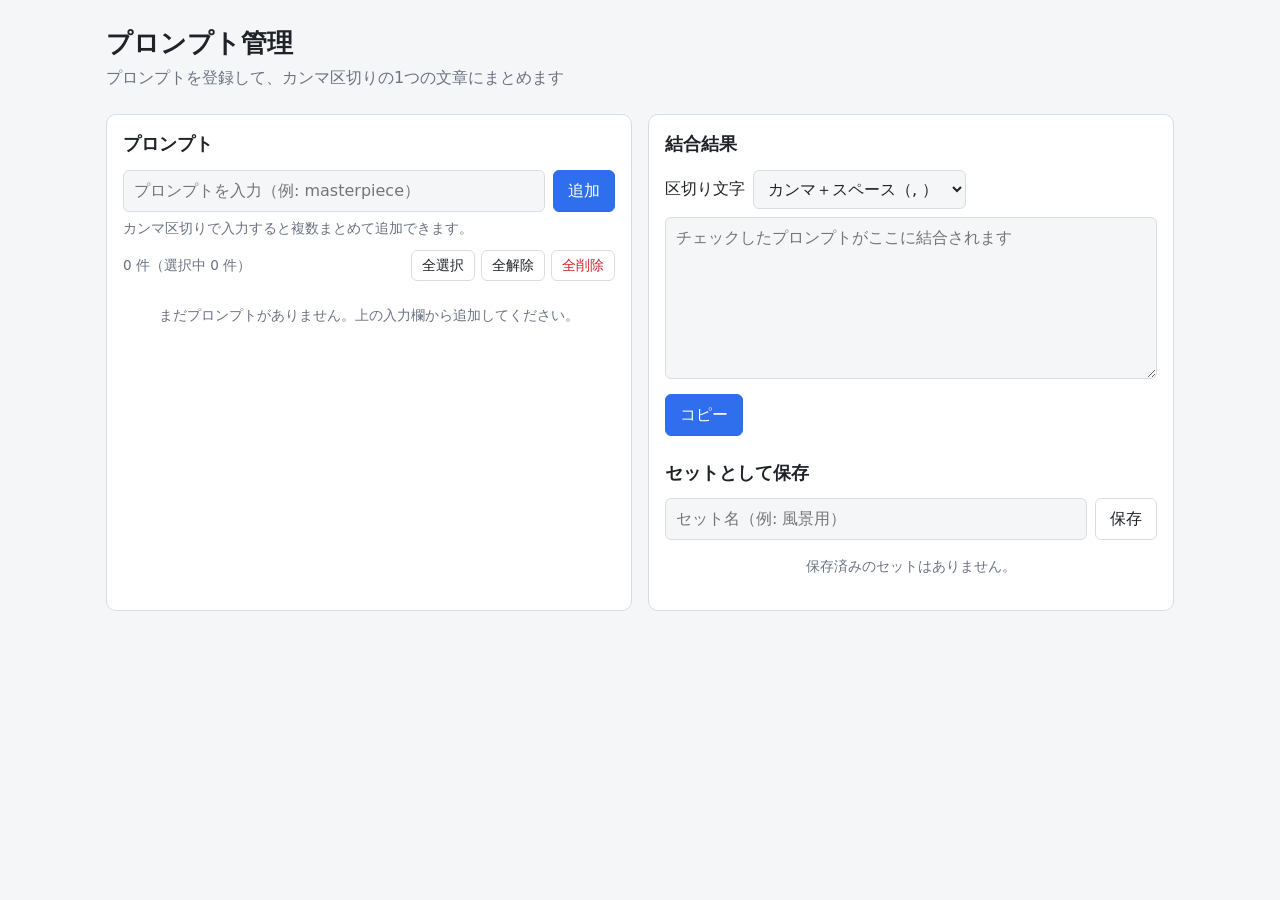
==== prompt-manager/index.html @ fe88e2a2 "プロンプト管理Webアプリを追加 プロンプトの追加・修正・更新・削除・並べ替えを行い、 選択したプロンプトをカンマ区切りで1つの文章に結合できる。 結合結果はセットとして保存・読込でき、localSt" ====
<!doctype html>
<html lang="ja">
<head>
  <meta charset="utf-8">
  <meta name="viewport" content="width=device-width, initial-scale=1">
  <title>プロンプト管理</title>
  <link rel="stylesheet" href="style.css">
</head>
<body>
  <header class="app-header">
    <h1>プロンプト管理</h1>
    <p class="subtitle">プロンプトを登録して、カンマ区切りの1つの文章にまとめます</p>
  </header>

  <main class="layout">
    <!-- プロンプト一覧 -->
    <section class="card">
      <h2>プロンプト</h2>
      <form id="add-form" class="add-form">
        <input id="add-input" type="text" placeholder="プロンプトを入力（例: masterpiece）" autocomplete="off" required>
        <button type="submit" class="btn primary">追加</button>
      </form>
      <p class="hint">カンマ区切りで入力すると複数まとめて追加できます。</p>

      <div class="list-toolbar">
        <span id="count" class="muted"></span>
        <div class="toolbar-actions">
          <button id="check-all" class="btn small">全選択</button>
          <button id="uncheck-all" class="btn small">全解除</button>
          <button id="clear-all" class="btn small danger">全削除</button>
        </div>
      </div>

      <ul id="prompt-list" class="prompt-list"></ul>
      <p id="empty" class="empty">まだプロンプトがありません。上の入力欄から追加してください。</p>
    </section>

    <!-- 結合結果 -->
    <section class="card">
      <h2>結合結果</h2>
      <div class="sep-row">
        <label for="separator">区切り文字</label>
        <select id="separator">
          <option value=", ">カンマ＋スペース（, ）</option>
          <option value=",">カンマのみ（,）</option>
          <option value="、">読点（、）</option>
        </select>
      </div>
      <textarea id="output" rows="6" readonly placeholder="チェックしたプロンプトがここに結合されます"></textarea>
      <div class="output-actions">
        <button id="copy" class="btn primary">コピー</button>
        <span id="copy-status" class="muted" role="status"></span>
      </div>

      <h2 class="mt">セットとして保存</h2>
      <form id="preset-form" class="add-form">
        <input id="preset-name" type="text" placeholder="セット名（例: 風景用）" autocomplete="off" required>
        <button type="submit" class="btn">保存</button>
      </form>
      <ul id="preset-list" class="preset-list"></ul>
      <p id="preset-empty" class="empty">保存済みのセットはありません。</p>
    </section>
  </main>

  <script src="app.js"></script>
</body>
</html>
---- prompt-manager/style.css ----
:root {
  --bg: #f5f6f8;
  --card: #ffffff;
  --text: #1f2328;
  --muted: #6b7280;
  --border: #d9dde3;
  --primary: #2f6fed;
  --primary-text: #ffffff;
  --danger: #d1242f;
  --hover: #eef1f5;
}

@media (prefers-color-scheme: dark) {
  :root {
    --bg: #15171b;
    --card: #1e2127;
    --text: #e6e8eb;
    --muted: #9aa1ab;
    --border: #343941;
    --primary: #4c84f5;
    --danger: #f2545b;
    --hover: #2a2e35;
  }
}

* { box-sizing: border-box; }

body {
  margin: 0;
  background: var(--bg);
  color: var(--text);
  font-family: system-ui, -apple-system, "Hiragino Sans", "Noto Sans JP", sans-serif;
  line-height: 1.5;
}

.app-header { padding: 24px 16px 8px; max-width: 1100px; margin: 0 auto; }
.app-header h1 { margin: 0; font-size: 1.6rem; }
.subtitle { margin: 4px 0 0; color: var(--muted); }

.layout {
  display: grid;
  grid-template-columns: 1fr 1fr;
  gap: 16px;
  padding: 16px;
  max-width: 1100px;
  margin: 0 auto;
}
@media (max-width: 800px) { .layout { grid-template-columns: 1fr; } }

.card {
  background: var(--card);
  border: 1px solid var(--border);
  border-radius: 10px;
  padding: 16px;
  min-width: 0;
}
.card h2 { margin: 0 0 12px; font-size: 1.1rem; }
.card h2.mt { margin-top: 24px; }

input[type="text"], select, textarea {
  font: inherit;
  color: var(--text);
  background: var(--bg);
  border: 1px solid var(--border);
  border-radius: 6px;
  padding: 8px 10px;
}
input[type="text"]:focus, select:focus, textarea:focus { outline: 2px solid var(--primary); outline-offset: -1px; }
textarea { width: 100%; resize: vertical; }

.btn {
  font: inherit;
  cursor: pointer;
  border: 1px solid var(--border);
  background: var(--card);
  color: var(--text);
  border-radius: 6px;
  padding: 8px 14px;
  white-space: nowrap;
}
.btn:hover { background: var(--hover); }
.btn.primary { background: var(--primary); border-color: var(--primary); color: var(--primary-text); }
.btn.primary:hover { filter: brightness(1.08); }
.btn.danger { color: var(--danger); }
.btn.small { padding: 4px 10px; font-size: 0.85rem; }
.btn:disabled { opacity: 0.4; cursor: default; }

.add-form { display: flex; gap: 8px; }
.add-form input { flex: 1; min-width: 0; }
.hint { margin: 6px 0 12px; font-size: 0.85rem; color: var(--muted); }
.muted { color: var(--muted); font-size: 0.85rem; }

.list-toolbar { display: flex; justify-content: space-between; align-items: center; gap: 8px; flex-wrap: wrap; margin-bottom: 8px; }
.toolbar-actions { display: flex; gap: 6px; }

.prompt-list, .preset-list { list-style: none; margin: 0; padding: 0; }

.prompt-item {
  display: flex;
  align-items: center;
  gap: 8px;
  padding: 8px;
  border: 1px solid var(--border);
  border-radius: 6px;
  margin-bottom: 6px;
}
.prompt-item.disabled .prompt-text { color: var(--muted); text-decoration: line-through; }
.prompt-text { flex: 1; min-width: 0; overflow-wrap: anywhere; }
.prompt-item input[type="text"] { flex: 1; min-width: 0; padding: 4px 8px; }
.item-actions { display: flex; gap: 4px; flex-shrink: 0; }

.preset-item {
  border: 1px solid var(--border);
  border-radius: 6px;
  padding: 8px;
  margin-bottom: 6px;
}
.preset-head { display: flex; justify-content: space-between; align-items: center; gap: 8px; flex-wrap: wrap; }
.preset-name { font-weight: 600; overflow-wrap: anywhere; }
.preset-text { margin-top: 4px; font-size: 0.85rem; color: var(--muted); overflow-wrap: anywhere; }

.sep-row { display: flex; align-items: center; gap: 8px; margin-bottom: 8px; }
.output-actions { display: flex; align-items: center; gap: 10px; margin-top: 8px; }

.empty { color: var(--muted); font-size: 0.9rem; text-align: center; padding: 16px 0; margin: 0; }
.hidden { display: none; }
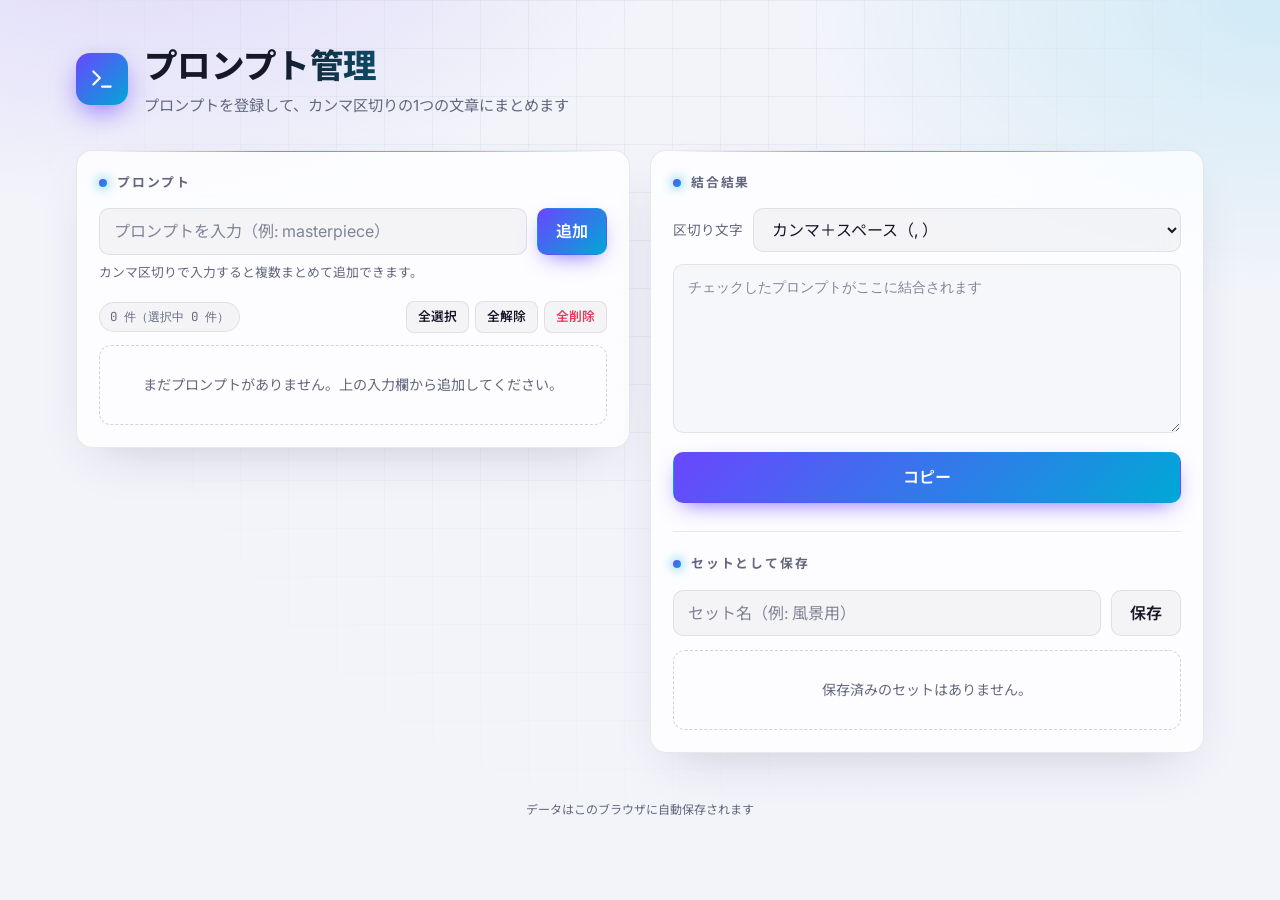
==== commit 9fa0f1ea: "プロンプト管理アプリのデザインを刷新 ダークテーマ基調のグラデーション背景、ガラス風カード、 グラデーションのアクセントボタン、カスタムチェックボックス、 番号付きプロンプト行、等幅フォントの結合結果" ====
--- a/prompt-manager/index.html
+++ b/prompt-manager/index.html
@@ -4,12 +4,23 @@
   <meta charset="utf-8">
   <meta name="viewport" content="width=device-width, initial-scale=1">
   <title>プロンプト管理</title>
+  <meta name="theme-color" content="#07080d">
+  <link rel="preconnect" href="https://fonts.googleapis.com">
+  <link rel="preconnect" href="https://fonts.gstatic.com" crossorigin>
+  <link rel="stylesheet" href="https://fonts.googleapis.com/css2?family=Inter:wght@400;500;600;700;800&family=JetBrains+Mono:wght@400;500&family=Noto+Sans+JP:wght@400;500;700;800&display=swap">
   <link rel="stylesheet" href="style.css">
 </head>
 <body>
   <header class="app-header">
-    <h1>プロンプト管理</h1>
-    <p class="subtitle">プロンプトを登録して、カンマ区切りの1つの文章にまとめます</p>
+    <div class="logo" aria-hidden="true">
+      <svg viewBox="0 0 24 24" fill="none" stroke="currentColor" stroke-width="2" stroke-linecap="round" stroke-linejoin="round">
+        <path d="M4 17l6-6-6-6"/><path d="M12 19h8"/>
+      </svg>
+    </div>
+    <div>
+      <h1>プロンプト管理</h1>
+      <p class="subtitle">プロンプトを登録して、カンマ区切りの1つの文章にまとめます</p>
+    </div>
   </header>
 
   <main class="layout">
@@ -36,7 +47,7 @@
     </section>
 
     <!-- 結合結果 -->
-    <section class="card">
+    <section class="card result-card">
       <h2>結合結果</h2>
       <div class="sep-row">
         <label for="separator">区切り文字</label>
@@ -62,6 +73,8 @@
     </section>
   </main>
 
+  <footer class="app-footer">データはこのブラウザに自動保存されます</footer>
+
   <script src="app.js"></script>
 </body>
 </html>
--- a/prompt-manager/style.css
+++ b/prompt-manager/style.css
@@ -1,126 +1,409 @@
 :root {
-  --bg: #f5f6f8;
-  --card: #ffffff;
-  --text: #1f2328;
-  --muted: #6b7280;
-  --border: #d9dde3;
-  --primary: #2f6fed;
-  --primary-text: #ffffff;
-  --danger: #d1242f;
-  --hover: #eef1f5;
-}
-
-@media (prefers-color-scheme: dark) {
+  --bg: #07080d;
+  --bg-glow-1: rgba(124, 92, 255, 0.28);
+  --bg-glow-2: rgba(0, 212, 255, 0.18);
+  --card: rgba(20, 22, 32, 0.72);
+  --card-solid: #141620;
+  --surface: rgba(255, 255, 255, 0.04);
+  --surface-hover: rgba(255, 255, 255, 0.08);
+  --text: #eceef6;
+  --muted: #8b90a7;
+  --border: rgba(255, 255, 255, 0.09);
+  --border-strong: rgba(255, 255, 255, 0.16);
+  --accent-1: #7c5cff;
+  --accent-2: #00d4ff;
+  --accent: linear-gradient(135deg, var(--accent-1), var(--accent-2));
+  --on-accent: #ffffff;
+  --danger: #ff5c7a;
+  --danger-soft: rgba(255, 92, 122, 0.12);
+  --shadow: 0 20px 50px -20px rgba(0, 0, 0, 0.7);
+  --radius: 16px;
+  --mono: "JetBrains Mono", ui-monospace, SFMono-Regular, Menlo, monospace;
+}
+
+@media (prefers-color-scheme: light) {
   :root {
-    --bg: #15171b;
-    --card: #1e2127;
-    --text: #e6e8eb;
-    --muted: #9aa1ab;
-    --border: #343941;
-    --primary: #4c84f5;
-    --danger: #f2545b;
-    --hover: #2a2e35;
+    --bg: #f3f4fa;
+    --bg-glow-1: rgba(124, 92, 255, 0.18);
+    --bg-glow-2: rgba(0, 180, 230, 0.14);
+    --card: rgba(255, 255, 255, 0.78);
+    --card-solid: #ffffff;
+    --surface: rgba(20, 22, 40, 0.035);
+    --surface-hover: rgba(20, 22, 40, 0.07);
+    --text: #161827;
+    --muted: #63687e;
+    --border: rgba(20, 22, 40, 0.09);
+    --border-strong: rgba(20, 22, 40, 0.18);
+    --accent-1: #6a46ff;
+    --accent-2: #00a8d6;
+    --danger: #e23a5c;
+    --danger-soft: rgba(226, 58, 92, 0.1);
+    --shadow: 0 20px 50px -24px rgba(40, 40, 90, 0.25);
   }
 }
 
 * { box-sizing: border-box; }
+
+html { color-scheme: dark light; }
 
 body {
   margin: 0;
+  min-height: 100vh;
   background: var(--bg);
   color: var(--text);
-  font-family: system-ui, -apple-system, "Hiragino Sans", "Noto Sans JP", sans-serif;
-  line-height: 1.5;
-}
-
-.app-header { padding: 24px 16px 8px; max-width: 1100px; margin: 0 auto; }
-.app-header h1 { margin: 0; font-size: 1.6rem; }
-.subtitle { margin: 4px 0 0; color: var(--muted); }
-
+  font-family: "Inter", "Noto Sans JP", system-ui, -apple-system, "Hiragino Sans", sans-serif;
+  line-height: 1.55;
+  -webkit-font-smoothing: antialiased;
+}
+
+/* 背景のグロー */
+body::after {
+  content: "";
+  position: fixed;
+  inset: 0;
+  z-index: -1;
+  pointer-events: none;
+  background:
+    radial-gradient(900px 500px at 10% -10%, var(--bg-glow-1), transparent 60%),
+    radial-gradient(800px 500px at 100% 0%, var(--bg-glow-2), transparent 60%);
+}
+
+/* 背景の細かいグリッド */
+body::before {
+  content: "";
+  position: fixed;
+  inset: 0;
+  pointer-events: none;
+  background-image:
+    linear-gradient(var(--border) 1px, transparent 1px),
+    linear-gradient(90deg, var(--border) 1px, transparent 1px);
+  background-size: 48px 48px;
+  mask-image: radial-gradient(ellipse at top, #000 20%, transparent 70%);
+  -webkit-mask-image: radial-gradient(ellipse at top, #000 20%, transparent 70%);
+  opacity: 0.5;
+  z-index: -1;
+}
+
+::selection { background: color-mix(in srgb, var(--accent-1) 40%, transparent); }
+
+/* ---- ヘッダー ---- */
+.app-header {
+  position: relative;
+  max-width: 1160px;
+  margin: 0 auto;
+  padding: 40px 16px 12px;
+  display: flex;
+  align-items: center;
+  gap: 16px;
+}
+.logo {
+  width: 52px;
+  height: 52px;
+  flex-shrink: 0;
+  display: grid;
+  place-items: center;
+  border-radius: 14px;
+  background: var(--accent);
+  color: var(--on-accent);
+  box-shadow: 0 10px 30px -8px var(--accent-1);
+}
+.logo svg { width: 26px; height: 26px; }
+.app-header h1 {
+  margin: 0;
+  font-size: clamp(1.5rem, 3.5vw, 2.1rem);
+  font-weight: 800;
+  letter-spacing: -0.02em;
+  background: linear-gradient(90deg, var(--text) 30%, var(--accent-2));
+  -webkit-background-clip: text;
+  background-clip: text;
+  color: transparent;
+}
+.subtitle { margin: 2px 0 0; color: var(--muted); font-size: 0.95rem; }
+
+/* ---- レイアウト ---- */
 .layout {
+  position: relative;
   display: grid;
-  grid-template-columns: 1fr 1fr;
-  gap: 16px;
-  padding: 16px;
-  max-width: 1100px;
+  grid-template-columns: minmax(0, 1fr) minmax(0, 1fr);
+  gap: 20px;
+  padding: 20px 16px 48px;
+  max-width: 1160px;
   margin: 0 auto;
-}
-@media (max-width: 800px) { .layout { grid-template-columns: 1fr; } }
+  align-items: start;
+}
+@media (max-width: 860px) { .layout { grid-template-columns: minmax(0, 1fr); } }
 
 .card {
   background: var(--card);
   border: 1px solid var(--border);
-  border-radius: 10px;
-  padding: 16px;
+  border-radius: var(--radius);
+  padding: 22px;
   min-width: 0;
-}
-.card h2 { margin: 0 0 12px; font-size: 1.1rem; }
-.card h2.mt { margin-top: 24px; }
-
+  box-shadow: var(--shadow);
+  backdrop-filter: blur(18px) saturate(140%);
+  -webkit-backdrop-filter: blur(18px) saturate(140%);
+  position: relative;
+}
+/* カード上端のアクセントライン */
+.card::before {
+  content: "";
+  position: absolute;
+  top: 0; left: 22px; right: 22px;
+  height: 1px;
+  background: linear-gradient(90deg, transparent, var(--accent-1), var(--accent-2), transparent);
+  opacity: 0.7;
+}
+.result-card { position: sticky; top: 16px; }
+@media (max-width: 860px) { .result-card { position: relative; top: 0; } }
+
+.card h2 {
+  margin: 0 0 16px;
+  font-size: 0.8rem;
+  font-weight: 700;
+  letter-spacing: 0.14em;
+  text-transform: uppercase;
+  color: var(--muted);
+  display: flex;
+  align-items: center;
+  gap: 10px;
+}
+.card h2::before {
+  content: "";
+  width: 8px;
+  height: 8px;
+  border-radius: 50%;
+  background: var(--accent);
+  box-shadow: 0 0 12px var(--accent-2);
+}
+.card h2.mt { margin-top: 28px; padding-top: 22px; border-top: 1px solid var(--border); }
+
+/* ---- 入力 ---- */
 input[type="text"], select, textarea {
   font: inherit;
   color: var(--text);
-  background: var(--bg);
-  border: 1px solid var(--border);
+  background: var(--surface);
+  border: 1px solid var(--border);
+  border-radius: 10px;
+  padding: 10px 14px;
+  transition: border-color .15s, box-shadow .15s, background .15s;
+}
+input[type="text"]::placeholder, textarea::placeholder { color: var(--muted); opacity: 0.8; }
+input[type="text"]:focus, select:focus, textarea:focus {
+  outline: none;
+  border-color: var(--accent-1);
+  background: var(--surface-hover);
+  box-shadow: 0 0 0 4px color-mix(in srgb, var(--accent-1) 22%, transparent);
+}
+select { cursor: pointer; }
+select option { background: var(--card-solid); color: var(--text); }
+
+textarea {
+  width: 100%;
+  resize: vertical;
+  font-family: var(--mono);
+  font-size: 0.9rem;
+  line-height: 1.7;
+  min-height: 150px;
+  background: color-mix(in srgb, var(--bg) 70%, transparent);
+}
+
+input[type="checkbox"] {
+  appearance: none;
+  -webkit-appearance: none;
+  width: 20px;
+  height: 20px;
+  margin: 0;
+  flex-shrink: 0;
   border-radius: 6px;
-  padding: 8px 10px;
-}
-input[type="text"]:focus, select:focus, textarea:focus { outline: 2px solid var(--primary); outline-offset: -1px; }
-textarea { width: 100%; resize: vertical; }
-
+  border: 1.5px solid var(--border-strong);
+  background: var(--surface);
+  cursor: pointer;
+  display: grid;
+  place-items: center;
+  transition: background .15s, border-color .15s, box-shadow .15s;
+}
+input[type="checkbox"]::after {
+  content: "";
+  width: 5px;
+  height: 10px;
+  border: solid var(--on-accent);
+  border-width: 0 2px 2px 0;
+  transform: rotate(45deg) translate(-1px, -1px) scale(0);
+  transition: transform .15s;
+}
+input[type="checkbox"]:checked {
+  background: var(--accent);
+  border-color: transparent;
+  box-shadow: 0 0 12px -2px var(--accent-1);
+}
+input[type="checkbox"]:checked::after { transform: rotate(45deg) translate(-1px, -1px) scale(1); }
+input[type="checkbox"]:focus-visible { outline: 2px solid var(--accent-2); outline-offset: 2px; }
+
+/* ---- ボタン ---- */
 .btn {
   font: inherit;
+  font-weight: 600;
   cursor: pointer;
   border: 1px solid var(--border);
-  background: var(--card);
+  background: var(--surface);
   color: var(--text);
-  border-radius: 6px;
-  padding: 8px 14px;
+  border-radius: 10px;
+  padding: 10px 18px;
   white-space: nowrap;
-}
-.btn:hover { background: var(--hover); }
-.btn.primary { background: var(--primary); border-color: var(--primary); color: var(--primary-text); }
-.btn.primary:hover { filter: brightness(1.08); }
+  transition: background .15s, border-color .15s, transform .1s, box-shadow .15s, filter .15s;
+}
+.btn:hover { background: var(--surface-hover); border-color: var(--border-strong); }
+.btn:active { transform: translateY(1px); }
+.btn:focus-visible { outline: 2px solid var(--accent-2); outline-offset: 2px; }
+.btn.primary {
+  background: var(--accent);
+  border-color: transparent;
+  color: var(--on-accent);
+  box-shadow: 0 8px 24px -10px var(--accent-1);
+}
+.btn.primary:hover { filter: brightness(1.12); box-shadow: 0 10px 28px -8px var(--accent-1); }
 .btn.danger { color: var(--danger); }
-.btn.small { padding: 4px 10px; font-size: 0.85rem; }
-.btn:disabled { opacity: 0.4; cursor: default; }
-
-.add-form { display: flex; gap: 8px; }
+.btn.danger:hover { background: var(--danger-soft); border-color: color-mix(in srgb, var(--danger) 40%, transparent); }
+.btn.small { padding: 5px 11px; font-size: 0.8rem; border-radius: 8px; }
+.btn:disabled { opacity: 0.3; cursor: default; pointer-events: none; }
+
+.add-form { display: flex; gap: 10px; }
 .add-form input { flex: 1; min-width: 0; }
-.hint { margin: 6px 0 12px; font-size: 0.85rem; color: var(--muted); }
-.muted { color: var(--muted); font-size: 0.85rem; }
-
-.list-toolbar { display: flex; justify-content: space-between; align-items: center; gap: 8px; flex-wrap: wrap; margin-bottom: 8px; }
+.hint { margin: 8px 0 18px; font-size: 0.8rem; color: var(--muted); }
+.muted { color: var(--muted); font-size: 0.82rem; }
+
+/* ---- 一覧ツールバー ---- */
+.list-toolbar {
+  display: flex;
+  justify-content: space-between;
+  align-items: center;
+  gap: 8px;
+  flex-wrap: wrap;
+  margin-bottom: 12px;
+}
+#count {
+  font-family: var(--mono);
+  font-size: 0.78rem;
+  padding: 4px 10px;
+  border-radius: 999px;
+  border: 1px solid var(--border);
+  background: var(--surface);
+}
 .toolbar-actions { display: flex; gap: 6px; }
 
 .prompt-list, .preset-list { list-style: none; margin: 0; padding: 0; }
-
+.preset-list:not(:empty), #preset-empty { margin-top: 14px; }
+
+/* ---- プロンプト項目 ---- */
 .prompt-item {
   display: flex;
   align-items: center;
-  gap: 8px;
-  padding: 8px;
-  border: 1px solid var(--border);
-  border-radius: 6px;
-  margin-bottom: 6px;
-}
-.prompt-item.disabled .prompt-text { color: var(--muted); text-decoration: line-through; }
-.prompt-text { flex: 1; min-width: 0; overflow-wrap: anywhere; }
-.prompt-item input[type="text"] { flex: 1; min-width: 0; padding: 4px 8px; }
-.item-actions { display: flex; gap: 4px; flex-shrink: 0; }
-
+  gap: 12px;
+  padding: 10px 10px 10px 12px;
+  border: 1px solid var(--border);
+  border-radius: 12px;
+  margin-bottom: 8px;
+  background: var(--surface);
+  position: relative;
+  overflow: hidden;
+  transition: border-color .15s, background .15s, transform .15s;
+  animation: pop-in .25s ease;
+}
+.prompt-item::before {
+  content: "";
+  position: absolute;
+  left: 0; top: 0; bottom: 0;
+  width: 3px;
+  background: var(--accent);
+  opacity: 1;
+  transition: opacity .15s;
+}
+.prompt-item:hover { border-color: var(--border-strong); background: var(--surface-hover); }
+.prompt-item.disabled::before { opacity: 0; }
+.prompt-item.disabled .prompt-text { color: var(--muted); text-decoration: line-through; text-decoration-color: var(--border-strong); }
+.prompt-index {
+  font-family: var(--mono);
+  font-size: 0.72rem;
+  color: var(--muted);
+  min-width: 1.6em;
+  text-align: right;
+}
+.prompt-text { flex: 1; min-width: 0; overflow-wrap: anywhere; font-weight: 500; cursor: text; }
+.prompt-item input[type="text"] { flex: 1; min-width: 0; padding: 6px 10px; }
+.item-actions { display: flex; gap: 4px; flex-shrink: 0; flex-wrap: wrap; justify-content: flex-end; }
+
+@media (hover: hover) and (min-width: 561px) {
+  .prompt-item .item-actions { opacity: 0.35; transition: opacity .15s; }
+  .prompt-item:hover .item-actions, .prompt-item:focus-within .item-actions { opacity: 1; }
+}
+
+@keyframes pop-in {
+  from { opacity: 0; transform: translateY(4px); }
+  to { opacity: 1; transform: none; }
+}
+
+/* ---- プリセット ---- */
 .preset-item {
   border: 1px solid var(--border);
-  border-radius: 6px;
-  padding: 8px;
-  margin-bottom: 6px;
-}
+  border-radius: 12px;
+  padding: 12px 14px;
+  margin-bottom: 8px;
+  background: var(--surface);
+  transition: border-color .15s, background .15s;
+}
+.preset-item:hover { border-color: var(--border-strong); background: var(--surface-hover); }
 .preset-head { display: flex; justify-content: space-between; align-items: center; gap: 8px; flex-wrap: wrap; }
-.preset-name { font-weight: 600; overflow-wrap: anywhere; }
-.preset-text { margin-top: 4px; font-size: 0.85rem; color: var(--muted); overflow-wrap: anywhere; }
-
-.sep-row { display: flex; align-items: center; gap: 8px; margin-bottom: 8px; }
-.output-actions { display: flex; align-items: center; gap: 10px; margin-top: 8px; }
-
-.empty { color: var(--muted); font-size: 0.9rem; text-align: center; padding: 16px 0; margin: 0; }
+.preset-name { font-weight: 700; overflow-wrap: anywhere; }
+.preset-text {
+  margin-top: 6px;
+  font-family: var(--mono);
+  font-size: 0.78rem;
+  color: var(--muted);
+  overflow-wrap: anywhere;
+  display: -webkit-box;
+  -webkit-line-clamp: 2;
+  -webkit-box-orient: vertical;
+  overflow: hidden;
+}
+
+/* ---- 結合結果 ---- */
+.sep-row { display: flex; align-items: center; gap: 10px; margin-bottom: 12px; }
+.sep-row label { font-size: 0.85rem; color: var(--muted); }
+.sep-row select { flex: 1; min-width: 0; }
+.output-actions { position: relative; margin-top: 12px; }
+.output-actions .btn.primary { width: 100%; padding: 12px 18px; }
+#copy-status {
+  position: absolute;
+  right: 16px;
+  top: 50%;
+  transform: translateY(-50%);
+  color: var(--on-accent);
+  font-weight: 600;
+  pointer-events: none;
+}
+
+.empty {
+  color: var(--muted);
+  font-size: 0.88rem;
+  text-align: center;
+  padding: 28px 12px;
+  margin: 0;
+  border: 1px dashed var(--border-strong);
+  border-radius: 12px;
+}
 .hidden { display: none; }
+
+/* ---- フッター ---- */
+.app-footer { text-align: center; color: var(--muted); font-size: 0.75rem; padding: 0 16px 32px; }
+
+@media (max-width: 560px) {
+  .app-header { padding-top: 28px; }
+  .card { padding: 18px 16px; }
+  .card::before { left: 16px; right: 16px; }
+  .prompt-item { flex-wrap: wrap; }
+  .prompt-item .item-actions { width: 100%; justify-content: flex-end; }
+}
+
+@media (prefers-reduced-motion: reduce) {
+  * { animation: none !important; transition: none !important; }
+}
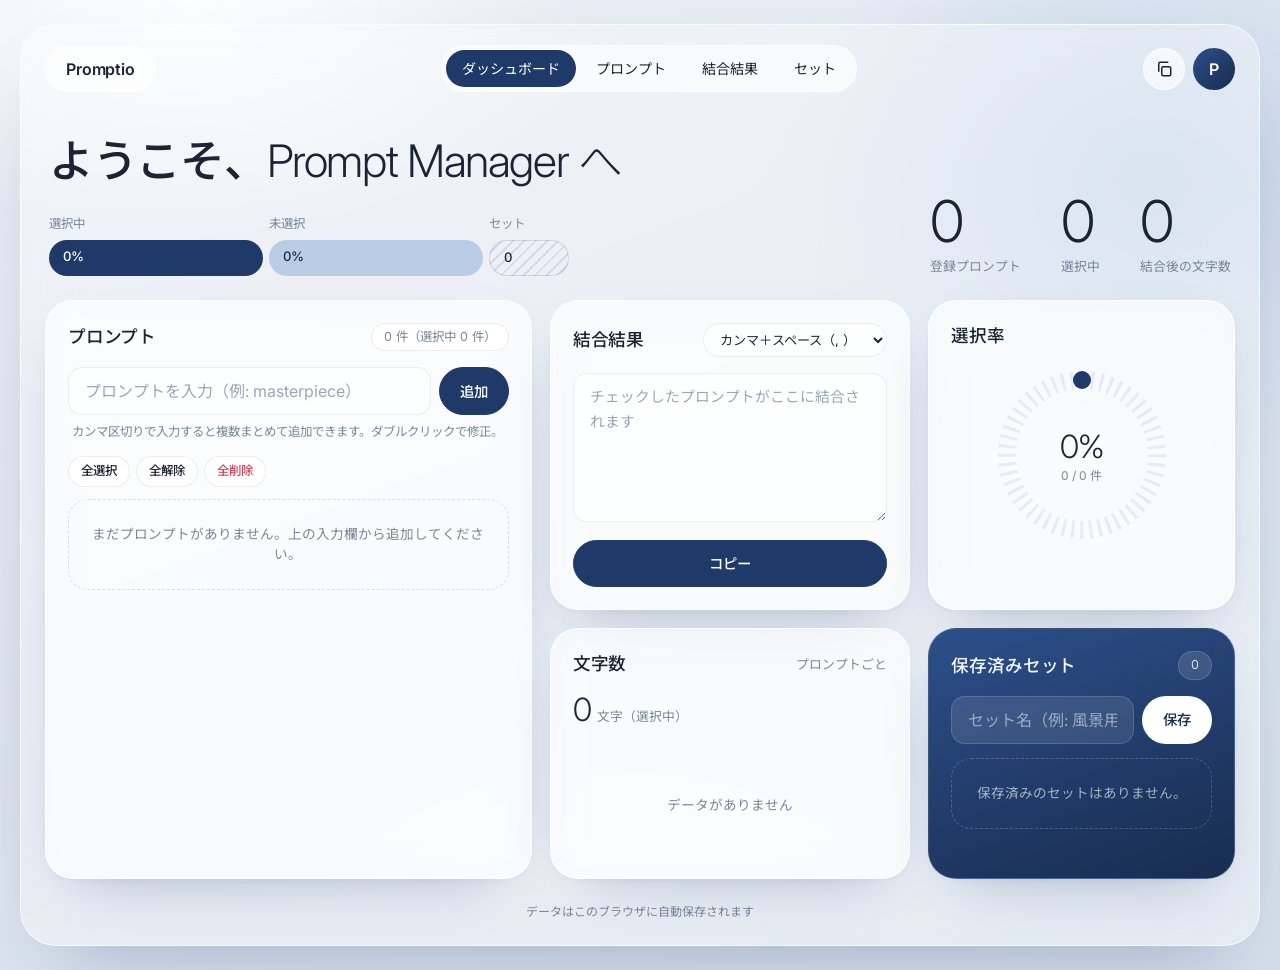
==== commit a6f39495: "プロンプト管理アプリをダッシュボード風UIに刷新 明るいガラス風パネル、ネイビーのピル型ナビ、大きな統計数字、 選択率リング、文字数バーチャート、ダークカードのセット一覧を追加。  Co-Author" ====
--- a/prompt-manager/index.html
+++ b/prompt-manager/index.html
@@ -4,76 +4,139 @@
   <meta charset="utf-8">
   <meta name="viewport" content="width=device-width, initial-scale=1">
   <title>プロンプト管理</title>
-  <meta name="theme-color" content="#07080d">
+  <meta name="theme-color" content="#dfe7f1">
   <link rel="preconnect" href="https://fonts.googleapis.com">
   <link rel="preconnect" href="https://fonts.gstatic.com" crossorigin>
-  <link rel="stylesheet" href="https://fonts.googleapis.com/css2?family=Inter:wght@400;500;600;700;800&family=JetBrains+Mono:wght@400;500&family=Noto+Sans+JP:wght@400;500;700;800&display=swap">
+  <link rel="stylesheet" href="https://fonts.googleapis.com/css2?family=Inter:wght@300;400;500;600;700&family=Noto+Sans+JP:wght@300;400;500;700&display=swap">
   <link rel="stylesheet" href="style.css">
 </head>
 <body>
-  <header class="app-header">
-    <div class="logo" aria-hidden="true">
-      <svg viewBox="0 0 24 24" fill="none" stroke="currentColor" stroke-width="2" stroke-linecap="round" stroke-linejoin="round">
-        <path d="M4 17l6-6-6-6"/><path d="M12 19h8"/>
-      </svg>
-    </div>
-    <div>
-      <h1>プロンプト管理</h1>
-      <p class="subtitle">プロンプトを登録して、カンマ区切りの1つの文章にまとめます</p>
-    </div>
-  </header>
+  <div class="shell">
+    <!-- トップバー -->
+    <header class="topbar">
+      <div class="brand">Promptio</div>
+      <nav class="nav" aria-label="セクション">
+        <a href="#prompts" class="nav-link active">ダッシュボード</a>
+        <a href="#prompts" class="nav-link">プロンプト</a>
+        <a href="#output-card" class="nav-link">結合結果</a>
+        <a href="#presets" class="nav-link">セット</a>
+      </nav>
+      <div class="topbar-actions">
+        <button id="copy-top" class="icon-btn" type="button" title="結合結果をコピー" aria-label="結合結果をコピー">
+          <svg viewBox="0 0 24 24" fill="none" stroke="currentColor" stroke-width="2" stroke-linecap="round" stroke-linejoin="round"><rect x="9" y="9" width="12" height="12" rx="2"/><path d="M5 15V5a2 2 0 0 1 2-2h10"/></svg>
+        </button>
+        <div class="avatar" aria-hidden="true">P</div>
+      </div>
+    </header>
 
-  <main class="layout">
-    <!-- プロンプト一覧 -->
-    <section class="card">
-      <h2>プロンプト</h2>
-      <form id="add-form" class="add-form">
-        <input id="add-input" type="text" placeholder="プロンプトを入力（例: masterpiece）" autocomplete="off" required>
-        <button type="submit" class="btn primary">追加</button>
-      </form>
-      <p class="hint">カンマ区切りで入力すると複数まとめて追加できます。</p>
+    <!-- ようこそ + 統計 -->
+    <section class="hero">
+      <div class="hero-left">
+        <h1>ようこそ、<span class="thin">Prompt Manager へ</span></h1>
+        <div class="segments" aria-label="選択状況">
+          <div class="seg-labels">
+            <span>選択中</span><span>未選択</span><span>セット</span>
+          </div>
+          <div class="seg-bar">
+            <span id="seg-on" class="seg dark">0%</span>
+            <span id="seg-off" class="seg light">0%</span>
+            <span id="seg-sets" class="seg outline">0</span>
+          </div>
+        </div>
+      </div>
+      <div class="stats">
+        <div class="stat"><span id="stat-total" class="stat-num">0</span><span class="stat-label">登録プロンプト</span></div>
+        <div class="stat"><span id="stat-on" class="stat-num">0</span><span class="stat-label">選択中</span></div>
+        <div class="stat"><span id="stat-chars" class="stat-num">0</span><span class="stat-label">結合後の文字数</span></div>
+      </div>
+    </section>
 
-      <div class="list-toolbar">
-        <span id="count" class="muted"></span>
-        <div class="toolbar-actions">
+    <main class="grid">
+      <!-- プロンプト一覧 -->
+      <section id="prompts" class="card card-prompts">
+        <div class="card-head">
+          <h2>プロンプト</h2>
+          <span id="count" class="chip"></span>
+        </div>
+        <form id="add-form" class="add-form">
+          <input id="add-input" type="text" placeholder="プロンプトを入力（例: masterpiece）" autocomplete="off" required>
+          <button type="submit" class="btn primary">追加</button>
+        </form>
+        <p class="hint">カンマ区切りで入力すると複数まとめて追加できます。ダブルクリックで修正。</p>
+
+        <div class="list-toolbar">
           <button id="check-all" class="btn small">全選択</button>
           <button id="uncheck-all" class="btn small">全解除</button>
           <button id="clear-all" class="btn small danger">全削除</button>
         </div>
-      </div>
 
-      <ul id="prompt-list" class="prompt-list"></ul>
-      <p id="empty" class="empty">まだプロンプトがありません。上の入力欄から追加してください。</p>
-    </section>
+        <ul id="prompt-list" class="prompt-list"></ul>
+        <p id="empty" class="empty">まだプロンプトがありません。上の入力欄から追加してください。</p>
+      </section>
 
-    <!-- 結合結果 -->
-    <section class="card result-card">
-      <h2>結合結果</h2>
-      <div class="sep-row">
-        <label for="separator">区切り文字</label>
-        <select id="separator">
-          <option value=", ">カンマ＋スペース（, ）</option>
-          <option value=",">カンマのみ（,）</option>
-          <option value="、">読点（、）</option>
-        </select>
-      </div>
-      <textarea id="output" rows="6" readonly placeholder="チェックしたプロンプトがここに結合されます"></textarea>
-      <div class="output-actions">
-        <button id="copy" class="btn primary">コピー</button>
-        <span id="copy-status" class="muted" role="status"></span>
-      </div>
+      <!-- 結合結果 -->
+      <section id="output-card" class="card card-output">
+        <div class="card-head">
+          <h2>結合結果</h2>
+          <select id="separator" aria-label="区切り文字">
+            <option value=", ">カンマ＋スペース（, ）</option>
+            <option value=",">カンマのみ（,）</option>
+            <option value="、">読点（、）</option>
+          </select>
+        </div>
+        <textarea id="output" rows="5" readonly placeholder="チェックしたプロンプトがここに結合されます"></textarea>
+        <div class="output-actions">
+          <button id="copy" class="btn primary wide">コピー</button>
+          <span id="copy-status" class="copy-status" role="status"></span>
+        </div>
+      </section>
 
-      <h2 class="mt">セットとして保存</h2>
-      <form id="preset-form" class="add-form">
-        <input id="preset-name" type="text" placeholder="セット名（例: 風景用）" autocomplete="off" required>
-        <button type="submit" class="btn">保存</button>
-      </form>
-      <ul id="preset-list" class="preset-list"></ul>
-      <p id="preset-empty" class="empty">保存済みのセットはありません。</p>
-    </section>
-  </main>
+      <!-- 選択率リング -->
+      <section class="card card-ring">
+        <div class="card-head">
+          <h2>選択率</h2>
+        </div>
+        <div class="ring-wrap">
+          <svg class="ring" viewBox="0 0 120 120" aria-hidden="true">
+            <circle class="ring-track" cx="60" cy="60" r="50"/>
+            <circle id="ring-value" class="ring-value" cx="60" cy="60" r="50"/>
+          </svg>
+          <div class="ring-center">
+            <span id="ring-pct" class="ring-pct">0%</span>
+            <span id="ring-sub" class="ring-sub">0 / 0 件</span>
+          </div>
+        </div>
+      </section>
 
-  <footer class="app-footer">データはこのブラウザに自動保存されます</footer>
+      <!-- 文字数バー -->
+      <section class="card card-bars">
+        <div class="card-head">
+          <h2>文字数</h2>
+          <span class="muted">プロンプトごと</span>
+        </div>
+        <div class="bars-head">
+          <span id="bars-total" class="bars-total">0</span><span class="muted">文字（選択中）</span>
+        </div>
+        <div id="bars" class="bars"></div>
+      </section>
+
+      <!-- セット（ダークカード） -->
+      <section id="presets" class="card card-presets">
+        <div class="card-head">
+          <h2>保存済みセット</h2>
+          <span id="preset-count" class="chip chip-dark">0</span>
+        </div>
+        <form id="preset-form" class="add-form">
+          <input id="preset-name" type="text" placeholder="セット名（例: 風景用）" autocomplete="off" required>
+          <button type="submit" class="btn light">保存</button>
+        </form>
+        <ul id="preset-list" class="preset-list"></ul>
+        <p id="preset-empty" class="empty">保存済みのセットはありません。</p>
+      </section>
+    </main>
+
+    <footer class="app-footer">データはこのブラウザに自動保存されます</footer>
+  </div>
 
   <script src="app.js"></script>
 </body>
--- a/prompt-manager/style.css
+++ b/prompt-manager/style.css
@@ -1,407 +1,493 @@
 :root {
-  --bg: #07080d;
-  --bg-glow-1: rgba(124, 92, 255, 0.28);
-  --bg-glow-2: rgba(0, 212, 255, 0.18);
-  --card: rgba(20, 22, 32, 0.72);
-  --card-solid: #141620;
-  --surface: rgba(255, 255, 255, 0.04);
-  --surface-hover: rgba(255, 255, 255, 0.08);
-  --text: #eceef6;
-  --muted: #8b90a7;
-  --border: rgba(255, 255, 255, 0.09);
-  --border-strong: rgba(255, 255, 255, 0.16);
-  --accent-1: #7c5cff;
-  --accent-2: #00d4ff;
-  --accent: linear-gradient(135deg, var(--accent-1), var(--accent-2));
-  --on-accent: #ffffff;
-  --danger: #ff5c7a;
-  --danger-soft: rgba(255, 92, 122, 0.12);
-  --shadow: 0 20px 50px -20px rgba(0, 0, 0, 0.7);
-  --radius: 16px;
-  --mono: "JetBrains Mono", ui-monospace, SFMono-Regular, Menlo, monospace;
-}
-
-@media (prefers-color-scheme: light) {
-  :root {
-    --bg: #f3f4fa;
-    --bg-glow-1: rgba(124, 92, 255, 0.18);
-    --bg-glow-2: rgba(0, 180, 230, 0.14);
-    --card: rgba(255, 255, 255, 0.78);
-    --card-solid: #ffffff;
-    --surface: rgba(20, 22, 40, 0.035);
-    --surface-hover: rgba(20, 22, 40, 0.07);
-    --text: #161827;
-    --muted: #63687e;
-    --border: rgba(20, 22, 40, 0.09);
-    --border-strong: rgba(20, 22, 40, 0.18);
-    --accent-1: #6a46ff;
-    --accent-2: #00a8d6;
-    --danger: #e23a5c;
-    --danger-soft: rgba(226, 58, 92, 0.1);
-    --shadow: 0 20px 50px -24px rgba(40, 40, 90, 0.25);
-  }
+  --bg-1: #e9eef5;
+  --bg-2: #d5dfeb;
+  --glass: rgba(255, 255, 255, 0.62);
+  --glass-strong: rgba(255, 255, 255, 0.85);
+  --glass-border: rgba(255, 255, 255, 0.9);
+  --text: #1b2433;
+  --muted: #7a8699;
+  --line: rgba(27, 36, 51, 0.08);
+  --navy: #1f3a68;
+  --navy-2: #2c4f8a;
+  --navy-deep: #182c4f;
+  --sky: #b9cde6;
+  --sky-soft: #dde7f3;
+  --danger: #d6455d;
+  --radius-xl: 28px;
+  --radius-lg: 20px;
+  --radius-md: 14px;
+  --shadow: 0 24px 60px -30px rgba(31, 58, 104, 0.35), 0 2px 6px rgba(31, 58, 104, 0.04);
 }
 
 * { box-sizing: border-box; }
 
-html { color-scheme: dark light; }
+html { color-scheme: light; scroll-behavior: smooth; }
 
 body {
   margin: 0;
   min-height: 100vh;
-  background: var(--bg);
   color: var(--text);
   font-family: "Inter", "Noto Sans JP", system-ui, -apple-system, "Hiragino Sans", sans-serif;
-  line-height: 1.55;
+  line-height: 1.5;
   -webkit-font-smoothing: antialiased;
-}
-
-/* 背景のグロー */
-body::after {
+  background: linear-gradient(160deg, var(--bg-1), var(--bg-2));
+}
+body::before {
   content: "";
   position: fixed;
   inset: 0;
   z-index: -1;
   pointer-events: none;
   background:
-    radial-gradient(900px 500px at 10% -10%, var(--bg-glow-1), transparent 60%),
-    radial-gradient(800px 500px at 100% 0%, var(--bg-glow-2), transparent 60%);
-}
-
-/* 背景の細かいグリッド */
-body::before {
-  content: "";
-  position: fixed;
-  inset: 0;
-  pointer-events: none;
-  background-image:
-    linear-gradient(var(--border) 1px, transparent 1px),
-    linear-gradient(90deg, var(--border) 1px, transparent 1px);
-  background-size: 48px 48px;
-  mask-image: radial-gradient(ellipse at top, #000 20%, transparent 70%);
-  -webkit-mask-image: radial-gradient(ellipse at top, #000 20%, transparent 70%);
-  opacity: 0.5;
-  z-index: -1;
-}
-
-::selection { background: color-mix(in srgb, var(--accent-1) 40%, transparent); }
-
-/* ---- ヘッダー ---- */
-.app-header {
-  position: relative;
-  max-width: 1160px;
+    radial-gradient(700px 400px at 15% 0%, rgba(255, 255, 255, 0.9), transparent 60%),
+    radial-gradient(600px 500px at 90% 20%, rgba(185, 205, 230, 0.7), transparent 60%),
+    radial-gradient(800px 500px at 50% 110%, rgba(255, 255, 255, 0.6), transparent 60%);
+}
+
+/* 全体を包む大きなガラスパネル */
+.shell {
+  max-width: 1240px;
+  margin: 24px auto;
+  padding: 20px 24px 8px;
+  border-radius: 36px;
+  background: rgba(255, 255, 255, 0.35);
+  border: 1px solid rgba(255, 255, 255, 0.7);
+  box-shadow: 0 40px 80px -40px rgba(31, 58, 104, 0.35);
+  backdrop-filter: blur(24px);
+  -webkit-backdrop-filter: blur(24px);
+}
+
+/* ---- トップバー ---- */
+.topbar { display: flex; align-items: center; gap: 16px; }
+.brand {
+  padding: 10px 20px;
+  border-radius: 999px;
+  border: 1px solid var(--glass-border);
+  background: var(--glass);
+  font-weight: 600;
+  letter-spacing: -0.01em;
+}
+.nav {
+  display: flex;
+  gap: 4px;
   margin: 0 auto;
-  padding: 40px 16px 12px;
+  padding: 4px;
+  border-radius: 999px;
+  background: var(--glass);
+  border: 1px solid var(--glass-border);
+  overflow-x: auto;
+  scrollbar-width: none;
+}
+.nav::-webkit-scrollbar { display: none; }
+.nav-link {
+  padding: 8px 16px;
+  border-radius: 999px;
+  color: var(--text);
+  text-decoration: none;
+  font-size: 0.88rem;
+  white-space: nowrap;
+  transition: background .15s, color .15s;
+}
+.nav-link:hover { background: rgba(255, 255, 255, 0.8); }
+.nav-link.active { background: var(--navy); color: #fff; }
+.topbar-actions { display: flex; align-items: center; gap: 8px; }
+.icon-btn {
+  width: 42px; height: 42px;
+  display: grid; place-items: center;
+  border-radius: 50%;
+  border: 1px solid var(--glass-border);
+  background: var(--glass);
+  color: var(--text);
+  cursor: pointer;
+  transition: background .15s;
+}
+.icon-btn:hover { background: #fff; }
+.icon-btn svg { width: 18px; height: 18px; }
+.avatar {
+  width: 42px; height: 42px;
+  display: grid; place-items: center;
+  border-radius: 50%;
+  background: linear-gradient(135deg, var(--navy-2), var(--navy-deep));
+  color: #fff;
+  font-weight: 600;
+}
+
+/* ---- ヒーロー ---- */
+.hero {
   display: flex;
-  align-items: center;
-  gap: 16px;
-}
-.logo {
-  width: 52px;
-  height: 52px;
-  flex-shrink: 0;
+  justify-content: space-between;
+  align-items: flex-end;
+  gap: 24px;
+  flex-wrap: wrap;
+  padding: 36px 4px 24px;
+}
+.hero h1 {
+  margin: 0 0 20px;
+  font-size: clamp(1.8rem, 4vw, 2.8rem);
+  font-weight: 500;
+  letter-spacing: -0.03em;
+}
+.hero h1 .thin { font-weight: 300; }
+
+.segments { max-width: 520px; }
+.seg-labels {
   display: grid;
-  place-items: center;
-  border-radius: 14px;
-  background: var(--accent);
-  color: var(--on-accent);
-  box-shadow: 0 10px 30px -8px var(--accent-1);
-}
-.logo svg { width: 26px; height: 26px; }
-.app-header h1 {
-  margin: 0;
-  font-size: clamp(1.5rem, 3.5vw, 2.1rem);
-  font-weight: 800;
-  letter-spacing: -0.02em;
-  background: linear-gradient(90deg, var(--text) 30%, var(--accent-2));
-  -webkit-background-clip: text;
-  background-clip: text;
-  color: transparent;
-}
-.subtitle { margin: 2px 0 0; color: var(--muted); font-size: 0.95rem; }
-
-/* ---- レイアウト ---- */
-.layout {
-  position: relative;
+  grid-template-columns: var(--seg-cols, 1fr 1fr 80px);
+  gap: 6px;
+  font-size: 0.78rem;
+  color: var(--muted);
+  margin-bottom: 6px;
+}
+.seg-bar { display: grid; grid-template-columns: var(--seg-cols, 1fr 1fr 80px); gap: 6px; }
+.seg {
+  min-width: 0;
+  padding: 7px 14px;
+  border-radius: 999px;
+  font-size: 0.82rem;
+  font-weight: 500;
+  white-space: nowrap;
+  overflow: hidden;
+  text-overflow: ellipsis;
+  transition: all .3s ease;
+}
+.seg.dark { background: var(--navy); color: #fff; }
+.seg.light { background: var(--sky); color: var(--navy-deep); }
+.seg.outline {
+  color: var(--text);
+  background: repeating-linear-gradient(-45deg, transparent 0 6px, rgba(31, 58, 104, 0.12) 6px 8px);
+  border: 1px solid rgba(31, 58, 104, 0.15);
+}
+
+.stats { display: flex; gap: 40px; }
+.stat { display: flex; flex-direction: column; align-items: flex-start; }
+.stat-num {
+  font-size: clamp(2.4rem, 5vw, 3.6rem);
+  font-weight: 300;
+  letter-spacing: -0.04em;
+  line-height: 1;
+}
+.stat-label { margin-top: 6px; font-size: 0.8rem; color: var(--muted); }
+
+/* ---- グリッド ---- */
+.grid {
   display: grid;
-  grid-template-columns: minmax(0, 1fr) minmax(0, 1fr);
-  gap: 20px;
-  padding: 20px 16px 48px;
-  max-width: 1160px;
-  margin: 0 auto;
-  align-items: start;
-}
-@media (max-width: 860px) { .layout { grid-template-columns: minmax(0, 1fr); } }
+  grid-template-columns: minmax(0, 1.35fr) minmax(0, 1fr) minmax(0, 0.85fr);
+  grid-template-areas:
+    "prompts output ring"
+    "prompts bars   presets";
+  gap: 18px;
+  align-items: stretch;
+}
+.card-prompts { grid-area: prompts; }
+.card-output { grid-area: output; }
+.card-ring { grid-area: ring; }
+.card-bars { grid-area: bars; }
+.card-presets { grid-area: presets; }
+
+@media (max-width: 1080px) {
+  .grid {
+    grid-template-columns: minmax(0, 1fr) minmax(0, 1fr);
+    grid-template-areas:
+      "prompts output"
+      "prompts ring"
+      "bars    presets";
+  }
+}
+@media (max-width: 720px) {
+  .grid {
+    grid-template-columns: minmax(0, 1fr);
+    grid-template-areas: "output" "prompts" "ring" "bars" "presets";
+  }
+}
 
 .card {
-  background: var(--card);
-  border: 1px solid var(--border);
-  border-radius: var(--radius);
+  min-width: 0;
   padding: 22px;
-  min-width: 0;
+  border-radius: var(--radius-xl);
+  background: var(--glass);
+  border: 1px solid var(--glass-border);
   box-shadow: var(--shadow);
-  backdrop-filter: blur(18px) saturate(140%);
-  -webkit-backdrop-filter: blur(18px) saturate(140%);
-  position: relative;
-}
-/* カード上端のアクセントライン */
-.card::before {
-  content: "";
-  position: absolute;
-  top: 0; left: 22px; right: 22px;
-  height: 1px;
-  background: linear-gradient(90deg, transparent, var(--accent-1), var(--accent-2), transparent);
-  opacity: 0.7;
-}
-.result-card { position: sticky; top: 16px; }
-@media (max-width: 860px) { .result-card { position: relative; top: 0; } }
-
-.card h2 {
-  margin: 0 0 16px;
-  font-size: 0.8rem;
-  font-weight: 700;
-  letter-spacing: 0.14em;
-  text-transform: uppercase;
-  color: var(--muted);
+  backdrop-filter: blur(18px);
+  -webkit-backdrop-filter: blur(18px);
+}
+.card-head {
   display: flex;
+  justify-content: space-between;
   align-items: center;
   gap: 10px;
-}
-.card h2::before {
-  content: "";
-  width: 8px;
-  height: 8px;
-  border-radius: 50%;
-  background: var(--accent);
-  box-shadow: 0 0 12px var(--accent-2);
-}
-.card h2.mt { margin-top: 28px; padding-top: 22px; border-top: 1px solid var(--border); }
-
-/* ---- 入力 ---- */
+  margin-bottom: 16px;
+}
+.card h2 { margin: 0; font-size: 1.1rem; font-weight: 500; letter-spacing: -0.01em; }
+
+.chip {
+  padding: 4px 12px;
+  border-radius: 999px;
+  font-size: 0.78rem;
+  background: rgba(255, 255, 255, 0.85);
+  border: 1px solid var(--line);
+  color: var(--muted);
+  white-space: nowrap;
+}
+.chip-dark { background: rgba(255, 255, 255, 0.12); border-color: rgba(255, 255, 255, 0.15); color: #dbe5f3; }
+
+/* ---- フォーム ---- */
 input[type="text"], select, textarea {
   font: inherit;
   color: var(--text);
-  background: var(--surface);
-  border: 1px solid var(--border);
-  border-radius: 10px;
-  padding: 10px 14px;
-  transition: border-color .15s, box-shadow .15s, background .15s;
-}
-input[type="text"]::placeholder, textarea::placeholder { color: var(--muted); opacity: 0.8; }
+  background: rgba(255, 255, 255, 0.8);
+  border: 1px solid var(--line);
+  border-radius: var(--radius-md);
+  padding: 11px 16px;
+  transition: border-color .15s, box-shadow .15s;
+}
+input[type="text"]::placeholder, textarea::placeholder { color: #9aa5b5; }
 input[type="text"]:focus, select:focus, textarea:focus {
   outline: none;
-  border-color: var(--accent-1);
-  background: var(--surface-hover);
-  box-shadow: 0 0 0 4px color-mix(in srgb, var(--accent-1) 22%, transparent);
-}
-select { cursor: pointer; }
-select option { background: var(--card-solid); color: var(--text); }
-
-textarea {
-  width: 100%;
-  resize: vertical;
-  font-family: var(--mono);
-  font-size: 0.9rem;
-  line-height: 1.7;
-  min-height: 150px;
-  background: color-mix(in srgb, var(--bg) 70%, transparent);
-}
+  border-color: var(--navy-2);
+  box-shadow: 0 0 0 4px rgba(44, 79, 138, 0.15);
+}
+select { padding: 7px 12px; font-size: 0.82rem; border-radius: 999px; cursor: pointer; min-width: 0; max-width: 60%; }
+textarea { width: 100%; resize: vertical; min-height: 120px; line-height: 1.7; font-size: 0.92rem; }
 
 input[type="checkbox"] {
   appearance: none;
   -webkit-appearance: none;
-  width: 20px;
-  height: 20px;
+  width: 22px; height: 22px;
   margin: 0;
   flex-shrink: 0;
-  border-radius: 6px;
-  border: 1.5px solid var(--border-strong);
-  background: var(--surface);
+  border-radius: 50%;
+  border: 1.5px solid #b8c3d3;
+  background: #fff;
   cursor: pointer;
   display: grid;
   place-items: center;
-  transition: background .15s, border-color .15s, box-shadow .15s;
+  transition: background .15s, border-color .15s;
 }
 input[type="checkbox"]::after {
   content: "";
-  width: 5px;
-  height: 10px;
-  border: solid var(--on-accent);
+  width: 5px; height: 10px;
+  border: solid #fff;
   border-width: 0 2px 2px 0;
   transform: rotate(45deg) translate(-1px, -1px) scale(0);
   transition: transform .15s;
 }
-input[type="checkbox"]:checked {
-  background: var(--accent);
-  border-color: transparent;
-  box-shadow: 0 0 12px -2px var(--accent-1);
-}
+input[type="checkbox"]:checked { background: var(--navy); border-color: var(--navy); }
 input[type="checkbox"]:checked::after { transform: rotate(45deg) translate(-1px, -1px) scale(1); }
-input[type="checkbox"]:focus-visible { outline: 2px solid var(--accent-2); outline-offset: 2px; }
+input[type="checkbox"]:focus-visible { outline: 2px solid var(--navy-2); outline-offset: 2px; }
 
 /* ---- ボタン ---- */
 .btn {
   font: inherit;
-  font-weight: 600;
+  font-size: 0.9rem;
+  font-weight: 500;
   cursor: pointer;
-  border: 1px solid var(--border);
-  background: var(--surface);
-  color: var(--text);
-  border-radius: 10px;
-  padding: 10px 18px;
+  padding: 10px 20px;
+  border-radius: 999px;
+  border: 1px solid var(--line);
+  background: rgba(255, 255, 255, 0.9);
+  color: var(--text);
   white-space: nowrap;
-  transition: background .15s, border-color .15s, transform .1s, box-shadow .15s, filter .15s;
-}
-.btn:hover { background: var(--surface-hover); border-color: var(--border-strong); }
+  transition: background .15s, transform .1s, box-shadow .15s, opacity .15s;
+}
+.btn:hover { background: #fff; box-shadow: 0 6px 16px -10px rgba(31, 58, 104, 0.5); }
 .btn:active { transform: translateY(1px); }
-.btn:focus-visible { outline: 2px solid var(--accent-2); outline-offset: 2px; }
-.btn.primary {
-  background: var(--accent);
-  border-color: transparent;
-  color: var(--on-accent);
-  box-shadow: 0 8px 24px -10px var(--accent-1);
-}
-.btn.primary:hover { filter: brightness(1.12); box-shadow: 0 10px 28px -8px var(--accent-1); }
+.btn:focus-visible { outline: 2px solid var(--navy-2); outline-offset: 2px; }
+.btn.primary { background: var(--navy); border-color: var(--navy); color: #fff; }
+.btn.primary:hover { background: var(--navy-2); }
+.btn.light { background: #fff; color: var(--navy-deep); border-color: transparent; }
 .btn.danger { color: var(--danger); }
-.btn.danger:hover { background: var(--danger-soft); border-color: color-mix(in srgb, var(--danger) 40%, transparent); }
-.btn.small { padding: 5px 11px; font-size: 0.8rem; border-radius: 8px; }
+.btn.small { padding: 5px 12px; font-size: 0.78rem; }
+.btn.wide { width: 100%; padding: 12px 20px; }
 .btn:disabled { opacity: 0.3; cursor: default; pointer-events: none; }
 
-.add-form { display: flex; gap: 10px; }
+.add-form { display: flex; gap: 8px; }
 .add-form input { flex: 1; min-width: 0; }
-.hint { margin: 8px 0 18px; font-size: 0.8rem; color: var(--muted); }
-.muted { color: var(--muted); font-size: 0.82rem; }
-
-/* ---- 一覧ツールバー ---- */
-.list-toolbar {
-  display: flex;
-  justify-content: space-between;
-  align-items: center;
-  gap: 8px;
-  flex-wrap: wrap;
-  margin-bottom: 12px;
-}
-#count {
-  font-family: var(--mono);
-  font-size: 0.78rem;
-  padding: 4px 10px;
-  border-radius: 999px;
-  border: 1px solid var(--border);
-  background: var(--surface);
-}
-.toolbar-actions { display: flex; gap: 6px; }
+.hint { margin: 8px 4px 14px; font-size: 0.78rem; color: var(--muted); }
+.muted { color: var(--muted); font-size: 0.8rem; }
+
+.list-toolbar { display: flex; gap: 6px; flex-wrap: wrap; margin-bottom: 12px; }
 
 .prompt-list, .preset-list { list-style: none; margin: 0; padding: 0; }
-.preset-list:not(:empty), #preset-empty { margin-top: 14px; }
 
 /* ---- プロンプト項目 ---- */
 .prompt-item {
   display: flex;
   align-items: center;
   gap: 12px;
-  padding: 10px 10px 10px 12px;
-  border: 1px solid var(--border);
-  border-radius: 12px;
+  padding: 10px 12px;
   margin-bottom: 8px;
-  background: var(--surface);
-  position: relative;
-  overflow: hidden;
-  transition: border-color .15s, background .15s, transform .15s;
+  border-radius: var(--radius-lg);
+  background: rgba(255, 255, 255, 0.75);
+  border: 1px solid rgba(255, 255, 255, 0.95);
+  transition: background .15s, box-shadow .15s;
   animation: pop-in .25s ease;
 }
-.prompt-item::before {
-  content: "";
-  position: absolute;
-  left: 0; top: 0; bottom: 0;
-  width: 3px;
-  background: var(--accent);
-  opacity: 1;
-  transition: opacity .15s;
-}
-.prompt-item:hover { border-color: var(--border-strong); background: var(--surface-hover); }
-.prompt-item.disabled::before { opacity: 0; }
-.prompt-item.disabled .prompt-text { color: var(--muted); text-decoration: line-through; text-decoration-color: var(--border-strong); }
+.prompt-item:hover { background: #fff; box-shadow: 0 10px 24px -18px rgba(31, 58, 104, 0.6); }
+.prompt-item.disabled { background: rgba(255, 255, 255, 0.4); }
+.prompt-item.disabled .prompt-text { color: var(--muted); text-decoration: line-through; }
 .prompt-index {
-  font-family: var(--mono);
+  width: 30px; height: 30px;
+  flex-shrink: 0;
+  display: grid; place-items: center;
+  border-radius: 50%;
+  background: var(--sky-soft);
+  color: var(--navy);
   font-size: 0.72rem;
-  color: var(--muted);
-  min-width: 1.6em;
-  text-align: right;
-}
-.prompt-text { flex: 1; min-width: 0; overflow-wrap: anywhere; font-weight: 500; cursor: text; }
-.prompt-item input[type="text"] { flex: 1; min-width: 0; padding: 6px 10px; }
+  font-weight: 600;
+}
+.prompt-text { flex: 1; min-width: 0; overflow-wrap: anywhere; font-weight: 500; }
+.prompt-item input[type="text"] { flex: 1; min-width: 0; padding: 6px 12px; }
 .item-actions { display: flex; gap: 4px; flex-shrink: 0; flex-wrap: wrap; justify-content: flex-end; }
 
 @media (hover: hover) and (min-width: 561px) {
   .prompt-item .item-actions { opacity: 0.35; transition: opacity .15s; }
   .prompt-item:hover .item-actions, .prompt-item:focus-within .item-actions { opacity: 1; }
 }
+@media (max-width: 560px) {
+  .prompt-item { flex-wrap: wrap; }
+  .prompt-item .item-actions { width: 100%; }
+}
 
 @keyframes pop-in {
   from { opacity: 0; transform: translateY(4px); }
   to { opacity: 1; transform: none; }
 }
 
-/* ---- プリセット ---- */
+/* ---- 結合結果 ---- */
+.output-actions { position: relative; margin-top: 12px; }
+.copy-status {
+  position: absolute;
+  right: 18px;
+  top: 50%;
+  transform: translateY(-50%);
+  color: #fff;
+  font-size: 0.82rem;
+  pointer-events: none;
+}
+
+/* ---- リング ---- */
+.ring-wrap { position: relative; width: min(180px, 100%); aspect-ratio: 1; margin: 4px auto 6px; }
+.ring { width: 100%; height: 100%; transform: rotate(-90deg); }
+.ring-track { fill: none; stroke: rgba(31, 58, 104, 0.08); stroke-width: 12; stroke-dasharray: 2 4; }
+.ring-value {
+  fill: none;
+  stroke: var(--navy);
+  stroke-width: 12;
+  stroke-linecap: round;
+  stroke-dasharray: 314.16;
+  stroke-dashoffset: 314.16;
+  transition: stroke-dashoffset .5s ease;
+}
+.ring-center { position: absolute; inset: 0; display: flex; flex-direction: column; align-items: center; justify-content: center; }
+.ring-pct { font-size: 2rem; font-weight: 300; letter-spacing: -0.03em; line-height: 1; }
+.ring-sub { margin-top: 4px; font-size: 0.75rem; color: var(--muted); }
+
+/* ---- 文字数バー ---- */
+.bars-head { display: flex; align-items: baseline; gap: 6px; margin-bottom: 10px; }
+.bars-total { font-size: 2rem; font-weight: 300; letter-spacing: -0.03em; line-height: 1; }
+.bars {
+  display: flex;
+  align-items: flex-end;
+  gap: 6px;
+  height: 120px;
+  padding-top: 18px;
+}
+.bar {
+  position: relative;
+  flex: 1;
+  min-width: 6px;
+  max-width: 28px;
+  height: var(--h, 10%);
+  border-radius: 999px;
+  background: var(--sky);
+  transition: height .35s ease, background .2s;
+}
+.bar.on { background: var(--navy); }
+.bar::after {
+  content: attr(data-len);
+  position: absolute;
+  top: -18px; left: 50%;
+  transform: translateX(-50%);
+  font-size: 0.65rem;
+  color: var(--muted);
+}
+.bars-empty { color: var(--muted); font-size: 0.85rem; align-self: center; margin: 0 auto; }
+
+/* ---- セット（ダークカード） ---- */
+.card-presets {
+  background: linear-gradient(160deg, var(--navy-2), var(--navy-deep));
+  border-color: rgba(255, 255, 255, 0.15);
+  color: #f2f5fa;
+}
+.card-presets input[type="text"] {
+  background: rgba(255, 255, 255, 0.1);
+  border-color: rgba(255, 255, 255, 0.15);
+  color: #fff;
+}
+.card-presets input[type="text"]::placeholder { color: rgba(255, 255, 255, 0.5); }
+.card-presets input[type="text"]:focus { border-color: rgba(255, 255, 255, 0.5); box-shadow: 0 0 0 4px rgba(255, 255, 255, 0.1); }
+.preset-list:not(:empty), .card-presets .empty { margin-top: 14px; }
 .preset-item {
-  border: 1px solid var(--border);
-  border-radius: 12px;
-  padding: 12px 14px;
-  margin-bottom: 8px;
-  background: var(--surface);
-  transition: border-color .15s, background .15s;
-}
-.preset-item:hover { border-color: var(--border-strong); background: var(--surface-hover); }
-.preset-head { display: flex; justify-content: space-between; align-items: center; gap: 8px; flex-wrap: wrap; }
-.preset-name { font-weight: 700; overflow-wrap: anywhere; }
+  display: grid;
+  grid-template-columns: auto 1fr;
+  gap: 4px 12px;
+  padding: 12px 4px;
+  border-bottom: 1px solid rgba(255, 255, 255, 0.1);
+}
+.preset-item:last-child { border-bottom: none; }
+.preset-icon {
+  grid-row: span 3;
+  width: 34px; height: 34px;
+  display: grid; place-items: center;
+  border-radius: 50%;
+  background: rgba(255, 255, 255, 0.12);
+}
+.preset-icon svg { width: 16px; height: 16px; }
+.preset-name { font-weight: 500; overflow-wrap: anywhere; }
 .preset-text {
-  margin-top: 6px;
-  font-family: var(--mono);
-  font-size: 0.78rem;
-  color: var(--muted);
+  font-size: 0.75rem;
+  color: rgba(255, 255, 255, 0.6);
   overflow-wrap: anywhere;
   display: -webkit-box;
   -webkit-line-clamp: 2;
   -webkit-box-orient: vertical;
   overflow: hidden;
 }
-
-/* ---- 結合結果 ---- */
-.sep-row { display: flex; align-items: center; gap: 10px; margin-bottom: 12px; }
-.sep-row label { font-size: 0.85rem; color: var(--muted); }
-.sep-row select { flex: 1; min-width: 0; }
-.output-actions { position: relative; margin-top: 12px; }
-.output-actions .btn.primary { width: 100%; padding: 12px 18px; }
-#copy-status {
-  position: absolute;
-  right: 16px;
-  top: 50%;
-  transform: translateY(-50%);
-  color: var(--on-accent);
-  font-weight: 600;
-  pointer-events: none;
-}
+.preset-actions { display: flex; flex-wrap: wrap; gap: 4px; margin-top: 4px; }
+.preset-actions .btn {
+  background: rgba(255, 255, 255, 0.1);
+  border-color: rgba(255, 255, 255, 0.12);
+  color: #fff;
+}
+.preset-actions .btn:hover { background: rgba(255, 255, 255, 0.2); box-shadow: none; }
+.preset-actions .btn.primary { background: #fff; color: var(--navy-deep); border-color: #fff; }
+.preset-actions .btn.danger { color: #ffb3c0; }
+.card-presets .empty { color: rgba(255, 255, 255, 0.6); border-color: rgba(255, 255, 255, 0.2); }
 
 .empty {
+  margin: 0;
+  padding: 24px 12px;
+  text-align: center;
+  font-size: 0.85rem;
   color: var(--muted);
-  font-size: 0.88rem;
-  text-align: center;
-  padding: 28px 12px;
-  margin: 0;
-  border: 1px dashed var(--border-strong);
-  border-radius: 12px;
+  border: 1.5px dashed rgba(31, 58, 104, 0.15);
+  border-radius: var(--radius-lg);
 }
 .hidden { display: none; }
 
-/* ---- フッター ---- */
-.app-footer { text-align: center; color: var(--muted); font-size: 0.75rem; padding: 0 16px 32px; }
-
-@media (max-width: 560px) {
-  .app-header { padding-top: 28px; }
-  .card { padding: 18px 16px; }
-  .card::before { left: 16px; right: 16px; }
-  .prompt-item { flex-wrap: wrap; }
-  .prompt-item .item-actions { width: 100%; justify-content: flex-end; }
+.app-footer { text-align: center; color: var(--muted); font-size: 0.75rem; padding: 24px 0 16px; }
+
+/* ---- スマホ ---- */
+@media (max-width: 720px) {
+  .shell { margin: 0; padding: 16px; border-radius: 0; border: none; }
+  .topbar { flex-wrap: wrap; }
+  .nav { order: 3; width: 100%; margin: 0; }
+  .topbar-actions { margin-left: auto; }
+  .nav-link { padding: 8px 8px; font-size: 0.76rem; flex: 1; text-align: center; }
+  .seg { padding: 7px 10px; }
+  .hero { padding-top: 24px; }
+  .stats { width: 100%; justify-content: space-between; gap: 12px; }
+  .card { padding: 18px 16px; border-radius: 24px; }
 }
 
 @media (prefers-reduced-motion: reduce) {
